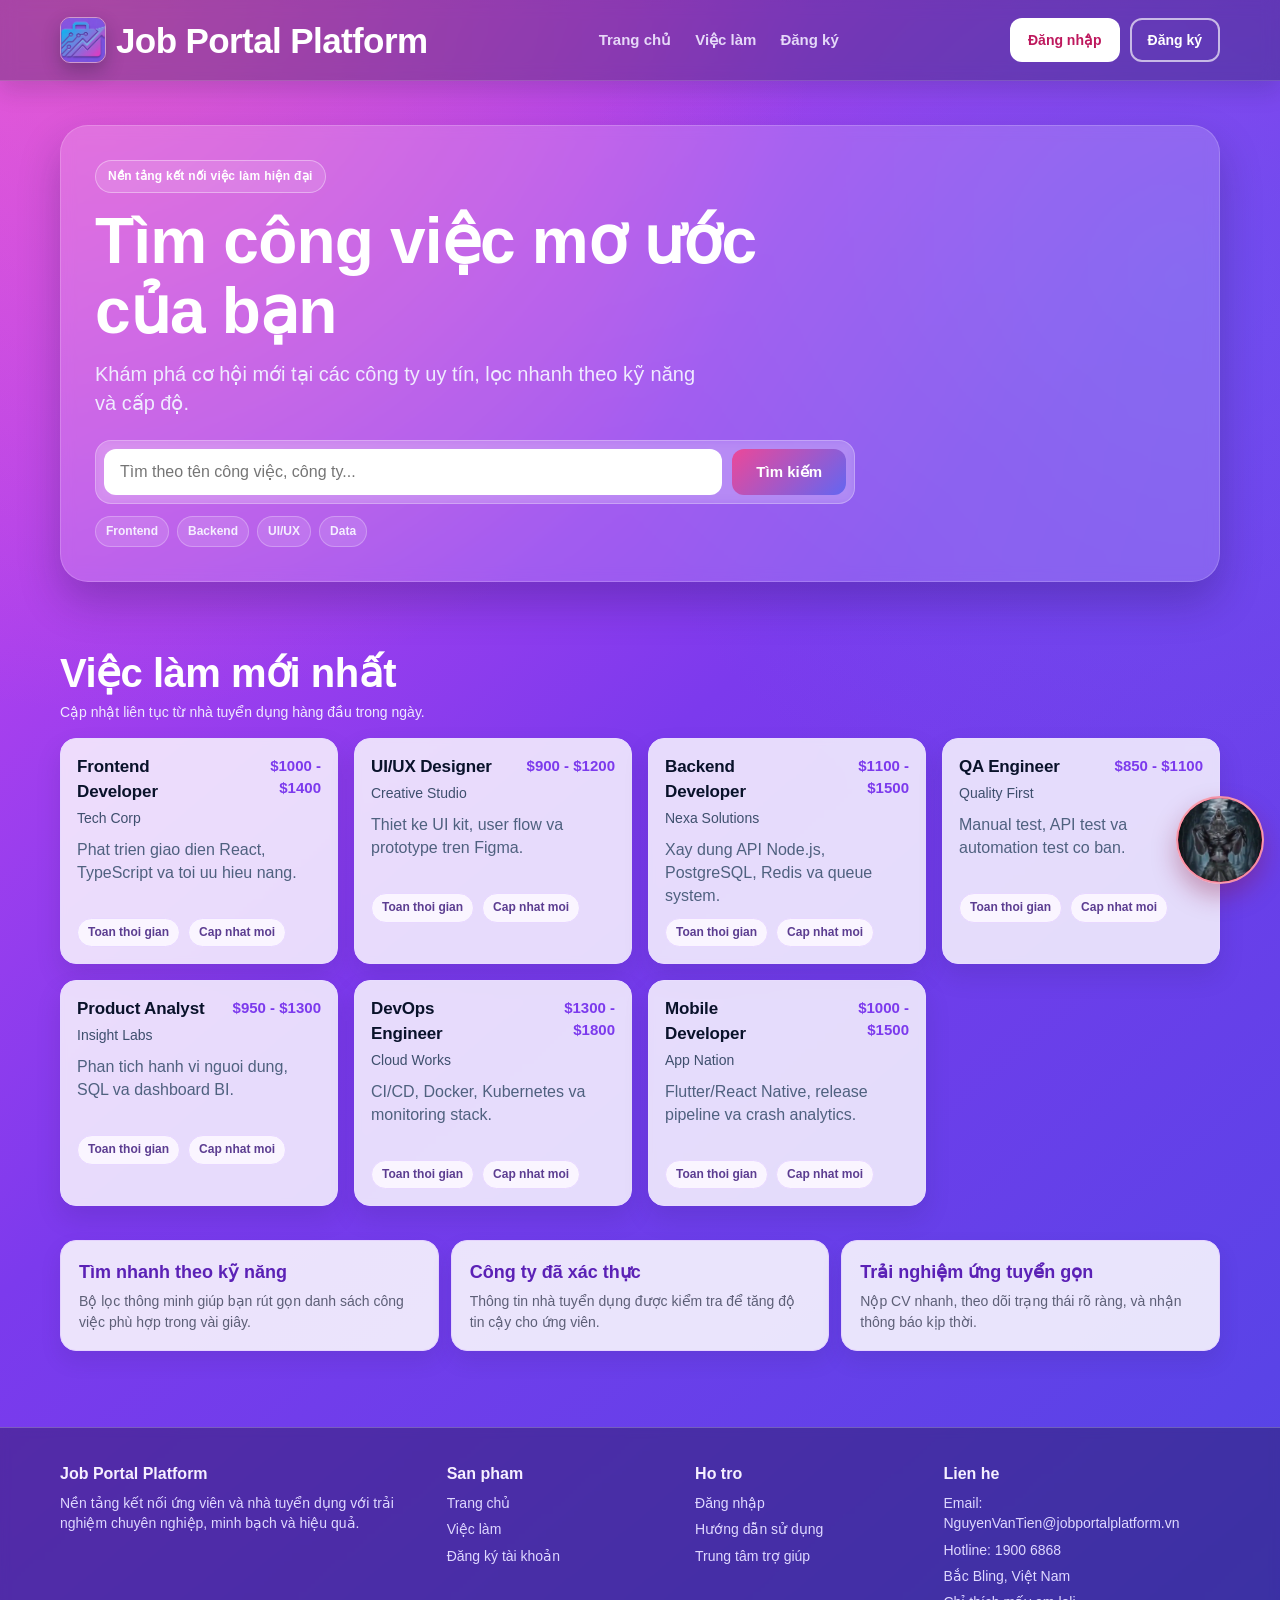
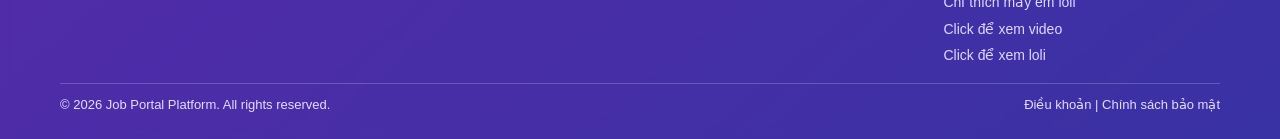
==== pages/index.html @ 1fb9a654 "Initial commit: Job Portal Platform frontend project" ====
<!DOCTYPE html>
<html lang="vi">
<head>
  <meta charset="UTF-8">
  <meta name="viewport" content="width=device-width, initial-scale=1.0">
  <title>Job Portal Platform - Trang chủ</title>
  <link rel="icon" type="image/jpeg" href="../assets/images/logo1.jpg">
  <style>
    * { box-sizing: border-box; margin: 0; padding: 0; }

    :root {
      --ink: #0f172a;
      --muted: #5c6479;
      --line: #e8dcff;
      --card: rgba(255, 255, 255, 0.82);
      --hero-glass: rgba(255, 255, 255, 0.16);
      --pink: #ec4899;
      --indigo: #6366f1;
      --violet: #8b5cf6;
    }

    body {
      font-family: -apple-system, BlinkMacSystemFont, "Segoe UI", "Roboto", sans-serif;
      color: var(--ink);
      background:
        radial-gradient(circle at 8% 0%, rgba(244, 114, 182, 0.48) 0%, transparent 34%),
        radial-gradient(circle at 92% 16%, rgba(99, 102, 241, 0.45) 0%, transparent 32%),
        linear-gradient(140deg, #d946ef 0%, #7c3aed 46%, #4f46e5 100%);
      line-height: 1.45;
      min-height: 100vh;
    }

    .container { width: min(1160px, 92%); margin: 0 auto; }

    .navbar {
      background: rgba(15, 23, 42, 0.28);
      border-bottom: 1px solid rgba(255, 255, 255, 0.15);
      backdrop-filter: blur(8px);
      color: #fff;
      position: sticky;
      top: 0;
      z-index: 40;
      box-shadow: 0 10px 22px rgba(15, 23, 42, 0.15);
    }

    .nav-inner {
      height: 80px;
      display: flex;
      align-items: center;
      justify-content: space-between;
      gap: 18px;
    }

    .logo {
      font-size: 35px;
      font-weight: 800;
      letter-spacing: -0.6px;
      color: #fff;
      text-decoration: none;
      line-height: 1;
      display: inline-flex;
      align-items: center;
      gap: 10px;
    }

    .logo img {
      width: 46px;
      height: 46px;
      border-radius: 10px;
      object-fit: cover;
      border: 1px solid rgba(255, 255, 255, 0.45);
      box-shadow: 0 8px 18px rgba(15, 23, 42, 0.28);
    }

    .nav-links {
      list-style: none;
      display: flex;
      align-items: center;
      gap: 24px;
    }

    .nav-links a {
      color: #f1eaff;
      text-decoration: none;
      font-weight: 700;
      font-size: 15px;
      opacity: 0.9;
    }

    .nav-links a:hover { opacity: 1; color: #fff; }

    .auth-area { display: flex; align-items: center; gap: 10px; }

    .btn {
      border: none;
      border-radius: 12px;
      padding: 10px 16px;
      font-size: 14px;
      font-weight: 700;
      cursor: pointer;
      text-decoration: none;
      display: inline-block;
      transition: transform 0.2s ease, filter 0.2s ease;
    }

    .btn:hover { transform: translateY(-1px); filter: brightness(0.98); }

    .btn-white {
      background: #fff;
      color: #be185d;
      border: 2px solid rgba(255, 255, 255, 0.9);
    }

    .btn-outline {
      border: 2px solid rgba(255, 255, 255, 0.65);
      color: #fff;
      background: transparent;
    }

    .btn-danger {
      background: linear-gradient(135deg, var(--pink), var(--indigo));
      color: #fff;
    }

    .hero {
      color: #fff;
      padding: 44px 0 38px;
      position: relative;
    }

    .hero .container { position: relative; z-index: 1; }

    .hero-shell {
      background: var(--hero-glass);
      border: 1px solid rgba(255, 255, 255, 0.18);
      border-radius: 28px;
      padding: 34px;
      box-shadow: 0 20px 40px rgba(35, 17, 84, 0.28);
      backdrop-filter: blur(7px);
    }

    .hero-badge {
      display: inline-block;
      border: 1px solid rgba(255, 255, 255, 0.38);
      border-radius: 999px;
      padding: 7px 12px;
      font-size: 12px;
      font-weight: 700;
      letter-spacing: 0.3px;
      margin-bottom: 14px;
      background: rgba(255, 255, 255, 0.12);
    }

    .hero h1 {
      max-width: 760px;
      font-size: clamp(34px, 5vw, 66px);
      line-height: 1.08;
      letter-spacing: -0.8px;
      margin-bottom: 14px;
    }

    .hero p {
      max-width: 620px;
      color: #f0ebff;
      font-size: 20px;
      margin-bottom: 22px;
    }

    .search-row {
      max-width: 760px;
      display: flex;
      gap: 10px;
      background: rgba(255, 255, 255, 0.14);
      padding: 8px;
      border-radius: 16px;
      border: 1px solid rgba(255, 255, 255, 0.28);
      backdrop-filter: blur(5px);
    }

    .search-row input {
      flex: 1;
      border: none;
      border-radius: 12px;
      padding: 14px 16px;
      font-size: 16px;
      color: #0f172a;
      outline: none;
    }

    .search-row button {
      border: none;
      border-radius: 12px;
      padding: 0 24px;
      font-size: 15px;
      font-weight: 800;
      color: #fff;
      background: linear-gradient(135deg, var(--pink), var(--indigo));
      cursor: pointer;
    }

    .search-row button:hover {
      filter: brightness(1.04);
    }

    .quick-tags {
      margin-top: 12px;
      display: flex;
      gap: 8px;
      flex-wrap: wrap;
    }

    .quick-tag {
      background: rgba(255, 255, 255, 0.13);
      border: 1px solid rgba(255, 255, 255, 0.26);
      color: #f5efff;
      border-radius: 999px;
      padding: 6px 10px;
      font-size: 12px;
      font-weight: 700;
    }

    .jobs-section { padding: 24px 0 28px; }

    .section-head {
      display: flex;
      justify-content: space-between;
      align-items: flex-end;
      gap: 12px;
      margin-bottom: 16px;
    }

    .jobs-title {
      font-size: 40px;
      letter-spacing: -0.5px;
      color: #ffffff;
    }

    .section-note { color: #efe9ff; font-size: 14px; }

    #latest-jobs {
      display: grid;
      grid-template-columns: repeat(auto-fit, minmax(250px, 1fr));
      gap: 16px;
    }

    .job-card {
      background: var(--card);
      border: 1px solid var(--line);
      border-radius: 16px;
      padding: 16px;
      box-shadow: 0 12px 24px rgba(45, 24, 98, 0.15);
      transition: transform 0.2s ease, box-shadow 0.2s ease, border-color 0.2s ease;
      backdrop-filter: blur(3px);
    }

    .job-card:hover {
      transform: translateY(-4px);
      border-color: #dab7ff;
      box-shadow: 0 22px 36px rgba(76, 31, 150, 0.25);
    }

    .job-top { display: flex; justify-content: space-between; gap: 10px; }
    .job-title { font-size: 17px; font-weight: 800; color: #09122a; letter-spacing: -0.15px; }
    .job-company { color: #3e4f6d; margin-top: 3px; font-size: 14px; }
    .job-salary { font-weight: 800; color: #7c3aed; font-size: 15px; text-align: right; }
    .job-desc { margin-top: 10px; color: #4f617f; line-height: 1.45; min-height: 70px; }

    .job-meta {
      margin-top: 10px;
      display: flex;
      gap: 8px;
      flex-wrap: wrap;
    }

    .pill {
      border: 1px solid #e8d8ff;
      background: #faf5ff;
      border-radius: 999px;
      padding: 5px 10px;
      font-size: 12px;
      color: #5c3d91;
      font-weight: 700;
    }

    .highlights {
      padding: 6px 0 52px;
    }

    .highlight-grid {
      display: grid;
      grid-template-columns: repeat(3, minmax(0, 1fr));
      gap: 12px;
    }

    .highlight {
      border: 1px solid #e5d3ff;
      border-radius: 16px;
      background: rgba(255, 255, 255, 0.86);
      padding: 18px;
      box-shadow: 0 10px 20px rgba(59, 32, 120, 0.14);
    }

    .highlight h3 {
      color: #5b21b6;
      font-size: 18px;
      margin-bottom: 6px;
    }

    .highlight p {
      color: #5d5f77;
      font-size: 14px;
    }

    .footer {
      margin-top: 24px;
      border-top: 1px solid rgba(255, 255, 255, 0.24);
      background: rgba(16, 13, 39, 0.34);
      padding: 34px 0 24px;
      backdrop-filter: blur(5px);
    }

    .footer-grid {
      display: grid;
      grid-template-columns: 1.6fr 1fr 1fr 1.2fr;
      gap: 18px;
    }

    .footer h4 {
      color: #f6efff;
      margin-bottom: 8px;
      font-size: 16px;
    }

    .footer p,
    .footer li,
    .footer a {
      color: #dfd8ff;
      font-size: 14px;
      text-decoration: none;
    }

    .footer ul { list-style: none; display: grid; gap: 6px; }

    .footer a:hover { color: #ffffff; }

    .footer-bottom {
      margin-top: 18px;
      border-top: 1px solid rgba(255, 255, 255, 0.2);
      padding-top: 12px;
      display: flex;
      justify-content: space-between;
      gap: 10px;
      flex-wrap: wrap;
      color: #e5ddff;
      font-size: 13px;
    }

    .empty {
      background: rgba(255, 255, 255, 0.86);
      border-radius: 14px;
      border: 1px dashed #d8bcff;
      padding: 24px;
      color: #5d6479;
      text-align: center;
      grid-column: 1 / -1;
    }

    .support-widget {
      position: fixed;
      right: 16px;
      bottom: 16px;
      z-index: 80;
      display: flex;
      flex-direction: column;
      align-items: flex-end;
      gap: 10px;
    }

    .support-list {
      display: grid;
      gap: 10px;
      opacity: 0;
      pointer-events: none;
      transform: translateY(8px) scale(0.98);
      transform-origin: bottom right;
      transition: opacity 0.22s ease, transform 0.22s ease;
    }

    .support-widget.open .support-list {
      opacity: 1;
      pointer-events: auto;
      transform: translateY(0) scale(1);
    }

    .support-item {
      display: flex;
      align-items: center;
      justify-content: flex-end;
      gap: 8px;
    }

    .support-label {
      color: #fff;
      text-decoration: none;
      border-radius: 12px;
      min-width: 156px;
      text-align: center;
      font-size: 15px;
      padding: 9px 12px;
      box-shadow: 0 8px 18px rgba(15, 23, 42, 0.24);
      border: 1px solid rgba(255, 255, 255, 0.38);
      font-weight: 600;
      backdrop-filter: blur(5px);
    }

    .support-label--teal { background: linear-gradient(135deg, #0284c7, #0ea5e9); }
    .support-label--blue { background: linear-gradient(135deg, #1d4ed8, #2563eb); }
    .support-label--indigo { background: linear-gradient(135deg, #0b61f3, #1d72ff); }

    .support-icon {
      width: 72px;
      height: 72px;
      border-radius: 999px;
      border: 2px solid rgba(255, 255, 255, 0.34);
      color: #fff;
      display: inline-flex;
      align-items: center;
      justify-content: center;
      text-decoration: none;
      font-size: 30px;
      font-weight: 800;
      box-shadow: 0 10px 20px rgba(15, 23, 42, 0.25);
      cursor: pointer;
      transition: transform 0.18s ease, filter 0.18s ease;
    }

    .support-icon:hover {
      transform: translateY(-2px);
      filter: brightness(1.04);
    }

    .support-icon--teal { background: linear-gradient(135deg, #0ea5e9, #0284c7); }
    .support-icon--blue { background: linear-gradient(135deg, #4c72c9, #4168be); }
    .support-icon--indigo { background: linear-gradient(135deg, #0b61f3, #1d72ff); }

    .support-toggle {
      width: 88px;
      height: 88px;
      border-radius: 999px;
      border: 2px solid rgba(255, 255, 255, 0.5);
      cursor: pointer;
      background: linear-gradient(135deg, #f43f5e, #e11d48);
      color: #fff;
      font-size: 42px;
      box-shadow: 0 12px 24px rgba(136, 19, 55, 0.34);
      transition: transform 0.2s ease, filter 0.2s ease;
      position: relative;
      line-height: 1;
      overflow: hidden;
      padding: 0;
    }

    .support-avatar {
      width: 100%;
      height: 100%;
      display: block;
      object-fit: cover;
      border-radius: 999px;
      filter: saturate(0.95) contrast(1.05) brightness(0.88);
    }

    .support-toggle:hover {
      transform: translateY(-2px);
      filter: brightness(1.04);
    }

    .support-widget .support-close {
      display: none;
      align-items: center;
      justify-content: center;
      width: 100%;
      height: 100%;
      font-size: 44px;
      font-weight: 700;
      line-height: 1;
    }
    .support-widget.open .support-open { display: none; }
    .support-widget.open .support-close { display: inline-flex; }

    .support-fab-label {
      position: absolute;
      right: 98px;
      top: 50%;
      transform: translateY(-50%);
      background: linear-gradient(135deg, #f43f5e, #e11d48);
      color: #fff;
      border-radius: 11px;
      border: 1px solid rgba(255, 255, 255, 0.3);
      font-size: 15px;
      font-weight: 700;
      padding: 10px 16px;
      white-space: nowrap;
      box-shadow: 0 8px 16px rgba(190, 24, 93, 0.35);
    }

    .support-widget.open .support-fab-label { display: none; }


    @media (max-width: 980px) {
      .highlight-grid { grid-template-columns: 1fr; }
      .footer-grid { grid-template-columns: 1fr 1fr; }
      .hero-shell { padding: 26px; }
    }

    @media (max-width: 760px) {
      .nav-inner { height: auto; padding: 12px 0; flex-wrap: wrap; }
      .nav-links { width: 100%; justify-content: center; }
      .search-row { flex-direction: column; }
      .search-row button { height: 46px; }
      .jobs-title { font-size: 32px; }
      .footer-grid { grid-template-columns: 1fr; }
      .logo { font-size: 30px; }
      .logo img { width: 38px; height: 38px; }
      .hero h1 { font-size: clamp(31px, 8vw, 44px); }
      .hero p { font-size: 17px; }

      .support-widget { right: 10px; bottom: 10px; }
      .support-icon { width: 60px; height: 60px; font-size: 24px; }
      .support-toggle { width: 74px; height: 74px; font-size: 36px; }
      .support-label { min-width: 136px; font-size: 13px; padding: 7px 10px; }
      .support-fab-label { right: 82px; font-size: 13px; padding: 8px 12px; }

    }
  </style>
  <script src="../Data/data-init.js"></script>
  <script src="../controllers/auth.js"></script>
</head>
<body>
  <header class="navbar">
    <div class="container nav-inner">
      <a href="index.html" class="logo"><img src="../assets/images/logo1.jpg" alt="Job Portal logo">Job Portal Platform</a>

      <ul class="nav-links">
        <li><a href="index.html">Trang chủ</a></li>
        <li><a href="#latest-jobs">Việc làm</a></li>
        <li><a href="register.html">Đăng ký</a></li>
      </ul>

      <div class="auth-area">
        <div id="guest-actions" style="display:flex; gap:10px;">
          <a class="btn btn-white" href="login.html">Đăng nhập</a>
          <a class="btn btn-outline" href="register.html">Đăng ký</a>
        </div>
      </div>
    </div>
  </header>

  <section class="hero">
    <div class="container">
      <div class="hero-shell">
        <span class="hero-badge">Nền tảng kết nối việc làm hiện đại</span>
        <h1>Tìm công việc mơ ước của bạn</h1>
        <p>Khám phá cơ hội mới tại các công ty uy tín, lọc nhanh theo kỹ năng và cấp độ.</p>
        <div class="search-row">
          <input id="job-search" type="search" placeholder="Tìm theo tên công việc, công ty...">
          <button id="search-btn" type="button">Tìm kiếm</button>
        </div>
        <div class="quick-tags">
          <span class="quick-tag">Frontend</span>
          <span class="quick-tag">Backend</span>
          <span class="quick-tag">UI/UX</span>
          <span class="quick-tag">Data</span>
        </div>
      </div>
    </div>
  </section>

  <main class="jobs-section">
    <div class="container">
      <div class="section-head">
        <div>
          <h2 class="jobs-title">Việc làm mới nhất</h2>
          <p class="section-note">Cập nhật liên tục từ nhà tuyển dụng hàng đầu trong ngày.</p>
        </div>
      </div>
      <div id="latest-jobs"></div>
    </div>
  </main>

  <section class="highlights">
    <div class="container highlight-grid">
      <article class="highlight">
        <h3>Tìm nhanh theo kỹ năng</h3>
        <p>Bộ lọc thông minh giúp bạn rút gọn danh sách công việc phù hợp trong vài giây.</p>
      </article>
      <article class="highlight">
        <h3>Công ty đã xác thực</h3>
        <p>Thông tin nhà tuyển dụng được kiểm tra để tăng độ tin cậy cho ứng viên.</p>
      </article>
      <article class="highlight">
        <h3>Trải nghiệm ứng tuyển gọn</h3>
        <p>Nộp CV nhanh, theo dõi trạng thái rõ ràng, và nhận thông báo kịp thời.</p>
      </article>
    </div>
  </section>

  <footer class="footer">
    <div class="container">
      <div class="footer-grid">
        <div>
          <h4>Job Portal Platform</h4>
         <p>Nền tảng kết nối ứng viên và nhà tuyển dụng với trải nghiệm chuyên nghiệp, minh bạch và hiệu quả.</p>
        </div>
        <div>
          <h4>San pham</h4>
          <ul>
            <li><a href="index.html">Trang chủ</a></li>
            <li><a href="#latest-jobs">Việc làm</a></li>
            <li><a href="register.html">Đăng ký tài khoản</a></li>
          </ul>
        </div>
        <div>
          <h4>Ho tro</h4>
          <ul>
            <li><a href="login.html">Đăng nhập</a></li>
            <li><a href="register.html">Hướng dẫn sử dụng</a></li>
            <li><a href="debug.html">Trung tâm trợ giúp</a></li>
          </ul>
        </div>
        <div>
          <h4>Lien he</h4>
          <ul>
            <li>Email: NguyenVanTien@jobportalplatform.vn</li>
            <li>Hotline: 1900 6868</li>
            <li>Bắc Bling, Việt Nam</li>
            <li>Chỉ thích mấy em loli</li>
            <li><a href="https://www.tiktok.com/@binanciensword/video/7520140025292541191?q=anh%20da%20den&t=1775611919155" target="_blank">Click để xem video</a></li>
            <li><a href="https://www.tiktok.com/@taqeemcdaniel/video/7622135273593261343?q=anh%20da%20den&t=1775611919155" target="_blank">Click để xem loli</a></li>
          </ul>
        </div>
      </div>
      <div class="footer-bottom">
        <span>© 2026 Job Portal Platform. All rights reserved.</span>
        <span>Điều khoản | Chính sách bảo mật </span>
      </div>
    </div>
  </footer>

  <div class="support-widget" id="supportWidget">
    <div class="support-list" id="supportList">
      <div class="support-item">
        <a class="support-label support-label--teal" href="https://t.me" target="_blank" rel="noopener noreferrer">Kênh Telegram</a>
        <a class="support-icon support-icon--teal" href="https://t.me" target="_blank" rel="noopener noreferrer" aria-label="Telegram">&#128276;</a>
      </div>
      <div class="support-item">
        <a class="support-label support-label--blue" href="https://www.facebook.com" target="_blank" rel="noopener noreferrer">Facebook Page</a>
        <a class="support-icon support-icon--blue" href="https://www.facebook.com" target="_blank" rel="noopener noreferrer" aria-label="Facebook">f</a>
      </div>
      <div class="support-item">
        <a class="support-label support-label--indigo" href="https://m.me" target="_blank" rel="noopener noreferrer">Chat Messenger</a>
        <a class="support-icon support-icon--indigo" href="https://m.me" target="_blank" rel="noopener noreferrer" aria-label="Messenger">&#9993;</a>
      </div>
    </div>
    <button class="support-toggle" id="supportToggle" type="button" aria-expanded="false" aria-controls="supportList" aria-label="Bật tắt hỗ trợ">
      <span class="support-fab-label">Hỗ trợ</span>
      <span class="support-open"><img class="support-avatar" src="../assets/images/soi-co-doc-xe-ao-meme-1.webp" alt="Avatar hỗ trợ"></span>
      <span class="support-close">&#10005;</span>
    </button>
  </div>

  <script>
    initializeData(false);

    function escapeHtml(value) {
      return String(value || '')
        .replace(/&/g, '&amp;')
        .replace(/</g, '&lt;')
        .replace(/>/g, '&gt;')
        .replace(/"/g, '&quot;')
        .replace(/'/g, '&#39;');
    }

    function renderJobs(items) {
      var root = document.getElementById('latest-jobs');
      if (!items || !items.length) {
        root.innerHTML = '<div class="empty">Hien chua co viec lam moi</div>';
        return;
      }

      root.innerHTML = items.slice(0, 8).map(function (job) {
        return [
          '<article class="job-card">',
          '<div class="job-top">',
          '<div>',
          '<h3 class="job-title">' + escapeHtml(job.title) + '</h3>',
          '<p class="job-company">' + escapeHtml(job.company) + '</p>',
          '</div>',
          '<div class="job-salary">' + escapeHtml(job.salary) + '</div>',
          '</div>',
          '<p class="job-desc">' + escapeHtml(job.description || '') + '</p>',
          '<div class="job-meta">',
          '<span class="pill">Toan thoi gian</span>',
          '<span class="pill">Cap nhat moi</span>',
          '</div>',
          '</article>'
        ].join('');
      }).join('');
    }

    function setupSearch() {
      var allJobs = Auth.getJobs();
      renderJobs(allJobs);

      document.getElementById('search-btn').addEventListener('click', function () {
        var keyword = document.getElementById('job-search').value.trim().toLowerCase();
        if (!keyword) {
          renderJobs(allJobs);
          return;
        }

        var filtered = allJobs.filter(function (job) {
          var title = String(job.title || '').toLowerCase();
          var company = String(job.company || '').toLowerCase();
          var description = String(job.description || '').toLowerCase();
          return title.includes(keyword) || company.includes(keyword) || description.includes(keyword);
        });

        renderJobs(filtered);
      });

      document.getElementById('job-search').addEventListener('keydown', function (event) {
        if (event.key === 'Enter') {
          event.preventDefault();
          document.getElementById('search-btn').click();
        }
      });
    }

    function setupSupportWidget() {
      var widget = document.getElementById('supportWidget');
      var toggle = document.getElementById('supportToggle');
      if (!widget || !toggle) return;

      toggle.addEventListener('click', function () {
        var nextOpen = !widget.classList.contains('open');
        widget.classList.toggle('open', nextOpen);
        toggle.setAttribute('aria-expanded', nextOpen ? 'true' : 'false');
      });

      document.addEventListener('click', function (event) {
        if (!widget.classList.contains('open')) return;
        if (widget.contains(event.target)) return;
        widget.classList.remove('open');
        toggle.setAttribute('aria-expanded', 'false');
      });
    }

    setupSearch();
    setupSupportWidget();
  </script>
</body>
</html>
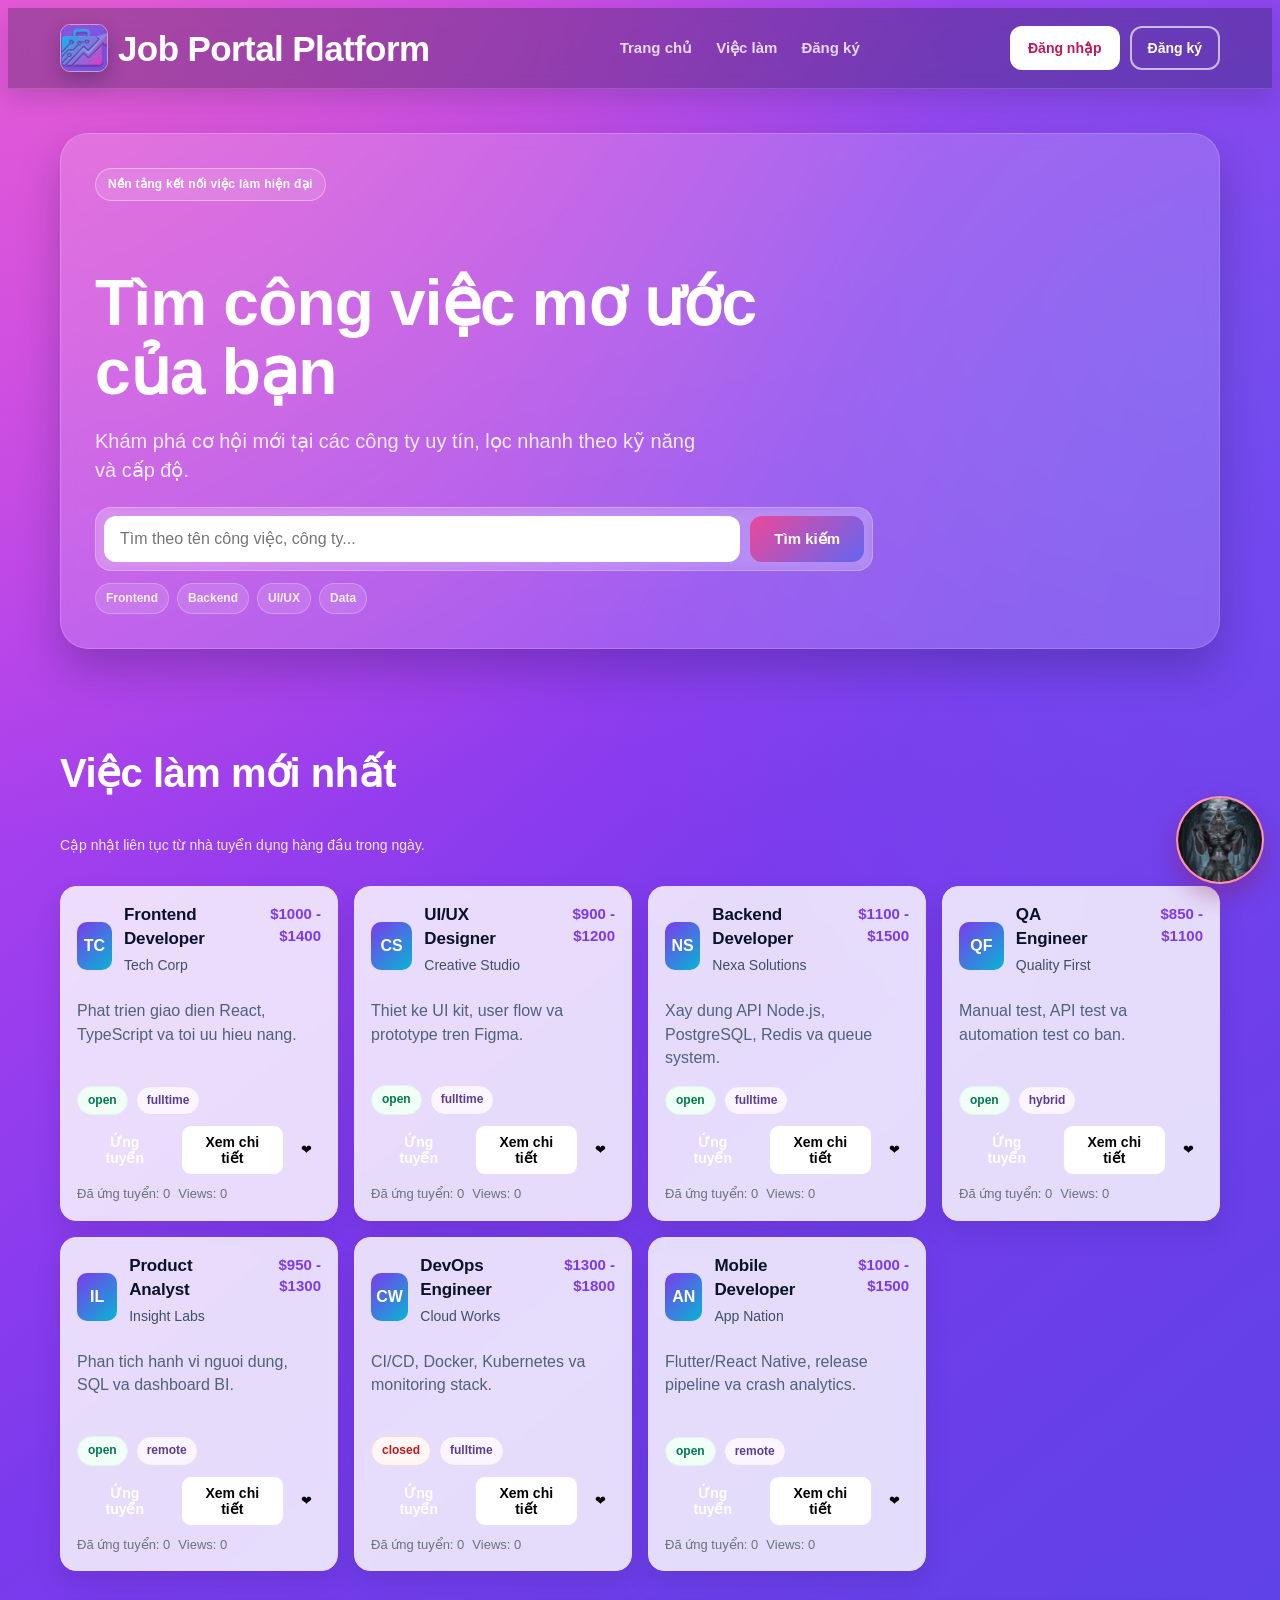
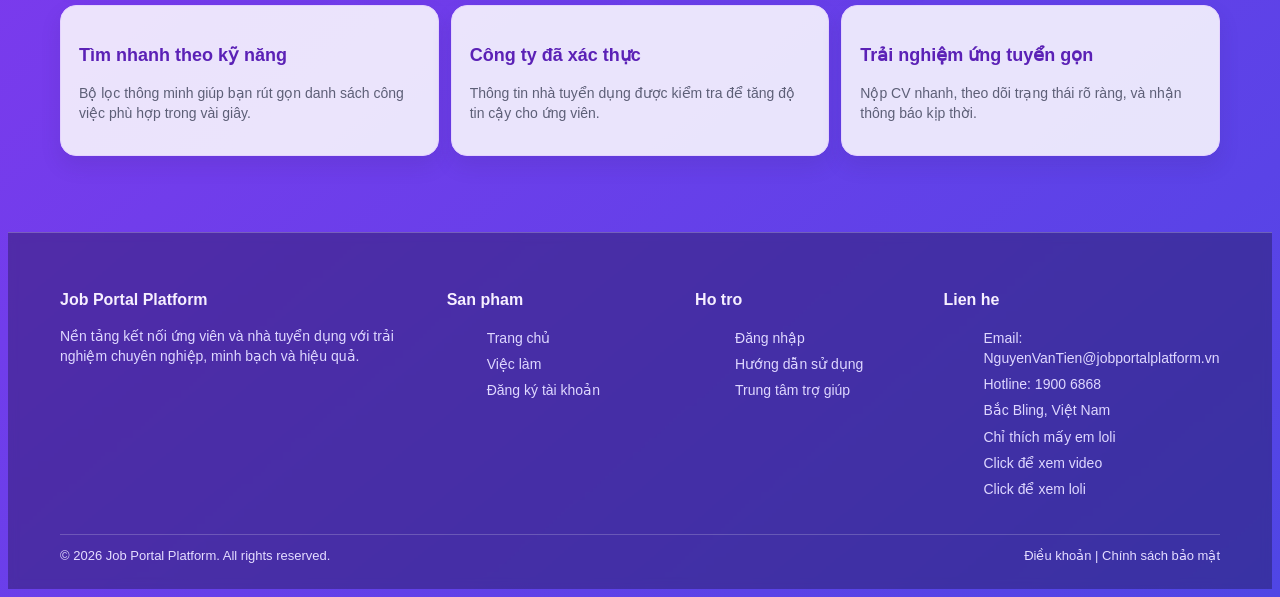
==== commit a5e6c6e0: "Update project: sync CHECKLIST and project changes" ====
--- a/pages/index.html
+++ b/pages/index.html
@@ -4,536 +4,10 @@
   <meta charset="UTF-8">
   <meta name="viewport" content="width=device-width, initial-scale=1.0">
   <title>Job Portal Platform - Trang chủ</title>
+     <script src="../Data/data-init.js"></script>
+  <script src="../controllers/auth.js"></script>
   <link rel="icon" type="image/jpeg" href="../assets/images/logo1.jpg">
-  <style>
-    * { box-sizing: border-box; margin: 0; padding: 0; }
-
-    :root {
-      --ink: #0f172a;
-      --muted: #5c6479;
-      --line: #e8dcff;
-      --card: rgba(255, 255, 255, 0.82);
-      --hero-glass: rgba(255, 255, 255, 0.16);
-      --pink: #ec4899;
-      --indigo: #6366f1;
-      --violet: #8b5cf6;
-    }
-
-    body {
-      font-family: -apple-system, BlinkMacSystemFont, "Segoe UI", "Roboto", sans-serif;
-      color: var(--ink);
-      background:
-        radial-gradient(circle at 8% 0%, rgba(244, 114, 182, 0.48) 0%, transparent 34%),
-        radial-gradient(circle at 92% 16%, rgba(99, 102, 241, 0.45) 0%, transparent 32%),
-        linear-gradient(140deg, #d946ef 0%, #7c3aed 46%, #4f46e5 100%);
-      line-height: 1.45;
-      min-height: 100vh;
-    }
-
-    .container { width: min(1160px, 92%); margin: 0 auto; }
-
-    .navbar {
-      background: rgba(15, 23, 42, 0.28);
-      border-bottom: 1px solid rgba(255, 255, 255, 0.15);
-      backdrop-filter: blur(8px);
-      color: #fff;
-      position: sticky;
-      top: 0;
-      z-index: 40;
-      box-shadow: 0 10px 22px rgba(15, 23, 42, 0.15);
-    }
-
-    .nav-inner {
-      height: 80px;
-      display: flex;
-      align-items: center;
-      justify-content: space-between;
-      gap: 18px;
-    }
-
-    .logo {
-      font-size: 35px;
-      font-weight: 800;
-      letter-spacing: -0.6px;
-      color: #fff;
-      text-decoration: none;
-      line-height: 1;
-      display: inline-flex;
-      align-items: center;
-      gap: 10px;
-    }
-
-    .logo img {
-      width: 46px;
-      height: 46px;
-      border-radius: 10px;
-      object-fit: cover;
-      border: 1px solid rgba(255, 255, 255, 0.45);
-      box-shadow: 0 8px 18px rgba(15, 23, 42, 0.28);
-    }
-
-    .nav-links {
-      list-style: none;
-      display: flex;
-      align-items: center;
-      gap: 24px;
-    }
-
-    .nav-links a {
-      color: #f1eaff;
-      text-decoration: none;
-      font-weight: 700;
-      font-size: 15px;
-      opacity: 0.9;
-    }
-
-    .nav-links a:hover { opacity: 1; color: #fff; }
-
-    .auth-area { display: flex; align-items: center; gap: 10px; }
-
-    .btn {
-      border: none;
-      border-radius: 12px;
-      padding: 10px 16px;
-      font-size: 14px;
-      font-weight: 700;
-      cursor: pointer;
-      text-decoration: none;
-      display: inline-block;
-      transition: transform 0.2s ease, filter 0.2s ease;
-    }
-
-    .btn:hover { transform: translateY(-1px); filter: brightness(0.98); }
-
-    .btn-white {
-      background: #fff;
-      color: #be185d;
-      border: 2px solid rgba(255, 255, 255, 0.9);
-    }
-
-    .btn-outline {
-      border: 2px solid rgba(255, 255, 255, 0.65);
-      color: #fff;
-      background: transparent;
-    }
-
-    .btn-danger {
-      background: linear-gradient(135deg, var(--pink), var(--indigo));
-      color: #fff;
-    }
-
-    .hero {
-      color: #fff;
-      padding: 44px 0 38px;
-      position: relative;
-    }
-
-    .hero .container { position: relative; z-index: 1; }
-
-    .hero-shell {
-      background: var(--hero-glass);
-      border: 1px solid rgba(255, 255, 255, 0.18);
-      border-radius: 28px;
-      padding: 34px;
-      box-shadow: 0 20px 40px rgba(35, 17, 84, 0.28);
-      backdrop-filter: blur(7px);
-    }
-
-    .hero-badge {
-      display: inline-block;
-      border: 1px solid rgba(255, 255, 255, 0.38);
-      border-radius: 999px;
-      padding: 7px 12px;
-      font-size: 12px;
-      font-weight: 700;
-      letter-spacing: 0.3px;
-      margin-bottom: 14px;
-      background: rgba(255, 255, 255, 0.12);
-    }
-
-    .hero h1 {
-      max-width: 760px;
-      font-size: clamp(34px, 5vw, 66px);
-      line-height: 1.08;
-      letter-spacing: -0.8px;
-      margin-bottom: 14px;
-    }
-
-    .hero p {
-      max-width: 620px;
-      color: #f0ebff;
-      font-size: 20px;
-      margin-bottom: 22px;
-    }
-
-    .search-row {
-      max-width: 760px;
-      display: flex;
-      gap: 10px;
-      background: rgba(255, 255, 255, 0.14);
-      padding: 8px;
-      border-radius: 16px;
-      border: 1px solid rgba(255, 255, 255, 0.28);
-      backdrop-filter: blur(5px);
-    }
-
-    .search-row input {
-      flex: 1;
-      border: none;
-      border-radius: 12px;
-      padding: 14px 16px;
-      font-size: 16px;
-      color: #0f172a;
-      outline: none;
-    }
-
-    .search-row button {
-      border: none;
-      border-radius: 12px;
-      padding: 0 24px;
-      font-size: 15px;
-      font-weight: 800;
-      color: #fff;
-      background: linear-gradient(135deg, var(--pink), var(--indigo));
-      cursor: pointer;
-    }
-
-    .search-row button:hover {
-      filter: brightness(1.04);
-    }
-
-    .quick-tags {
-      margin-top: 12px;
-      display: flex;
-      gap: 8px;
-      flex-wrap: wrap;
-    }
-
-    .quick-tag {
-      background: rgba(255, 255, 255, 0.13);
-      border: 1px solid rgba(255, 255, 255, 0.26);
-      color: #f5efff;
-      border-radius: 999px;
-      padding: 6px 10px;
-      font-size: 12px;
-      font-weight: 700;
-    }
-
-    .jobs-section { padding: 24px 0 28px; }
-
-    .section-head {
-      display: flex;
-      justify-content: space-between;
-      align-items: flex-end;
-      gap: 12px;
-      margin-bottom: 16px;
-    }
-
-    .jobs-title {
-      font-size: 40px;
-      letter-spacing: -0.5px;
-      color: #ffffff;
-    }
-
-    .section-note { color: #efe9ff; font-size: 14px; }
-
-    #latest-jobs {
-      display: grid;
-      grid-template-columns: repeat(auto-fit, minmax(250px, 1fr));
-      gap: 16px;
-    }
-
-    .job-card {
-      background: var(--card);
-      border: 1px solid var(--line);
-      border-radius: 16px;
-      padding: 16px;
-      box-shadow: 0 12px 24px rgba(45, 24, 98, 0.15);
-      transition: transform 0.2s ease, box-shadow 0.2s ease, border-color 0.2s ease;
-      backdrop-filter: blur(3px);
-    }
-
-    .job-card:hover {
-      transform: translateY(-4px);
-      border-color: #dab7ff;
-      box-shadow: 0 22px 36px rgba(76, 31, 150, 0.25);
-    }
-
-    .job-top { display: flex; justify-content: space-between; gap: 10px; }
-    .job-title { font-size: 17px; font-weight: 800; color: #09122a; letter-spacing: -0.15px; }
-    .job-company { color: #3e4f6d; margin-top: 3px; font-size: 14px; }
-    .job-salary { font-weight: 800; color: #7c3aed; font-size: 15px; text-align: right; }
-    .job-desc { margin-top: 10px; color: #4f617f; line-height: 1.45; min-height: 70px; }
-
-    .job-meta {
-      margin-top: 10px;
-      display: flex;
-      gap: 8px;
-      flex-wrap: wrap;
-    }
-
-    .pill {
-      border: 1px solid #e8d8ff;
-      background: #faf5ff;
-      border-radius: 999px;
-      padding: 5px 10px;
-      font-size: 12px;
-      color: #5c3d91;
-      font-weight: 700;
-    }
-
-    .highlights {
-      padding: 6px 0 52px;
-    }
-
-    .highlight-grid {
-      display: grid;
-      grid-template-columns: repeat(3, minmax(0, 1fr));
-      gap: 12px;
-    }
-
-    .highlight {
-      border: 1px solid #e5d3ff;
-      border-radius: 16px;
-      background: rgba(255, 255, 255, 0.86);
-      padding: 18px;
-      box-shadow: 0 10px 20px rgba(59, 32, 120, 0.14);
-    }
-
-    .highlight h3 {
-      color: #5b21b6;
-      font-size: 18px;
-      margin-bottom: 6px;
-    }
-
-    .highlight p {
-      color: #5d5f77;
-      font-size: 14px;
-    }
-
-    .footer {
-      margin-top: 24px;
-      border-top: 1px solid rgba(255, 255, 255, 0.24);
-      background: rgba(16, 13, 39, 0.34);
-      padding: 34px 0 24px;
-      backdrop-filter: blur(5px);
-    }
-
-    .footer-grid {
-      display: grid;
-      grid-template-columns: 1.6fr 1fr 1fr 1.2fr;
-      gap: 18px;
-    }
-
-    .footer h4 {
-      color: #f6efff;
-      margin-bottom: 8px;
-      font-size: 16px;
-    }
-
-    .footer p,
-    .footer li,
-    .footer a {
-      color: #dfd8ff;
-      font-size: 14px;
-      text-decoration: none;
-    }
-
-    .footer ul { list-style: none; display: grid; gap: 6px; }
-
-    .footer a:hover { color: #ffffff; }
-
-    .footer-bottom {
-      margin-top: 18px;
-      border-top: 1px solid rgba(255, 255, 255, 0.2);
-      padding-top: 12px;
-      display: flex;
-      justify-content: space-between;
-      gap: 10px;
-      flex-wrap: wrap;
-      color: #e5ddff;
-      font-size: 13px;
-    }
-
-    .empty {
-      background: rgba(255, 255, 255, 0.86);
-      border-radius: 14px;
-      border: 1px dashed #d8bcff;
-      padding: 24px;
-      color: #5d6479;
-      text-align: center;
-      grid-column: 1 / -1;
-    }
-
-    .support-widget {
-      position: fixed;
-      right: 16px;
-      bottom: 16px;
-      z-index: 80;
-      display: flex;
-      flex-direction: column;
-      align-items: flex-end;
-      gap: 10px;
-    }
-
-    .support-list {
-      display: grid;
-      gap: 10px;
-      opacity: 0;
-      pointer-events: none;
-      transform: translateY(8px) scale(0.98);
-      transform-origin: bottom right;
-      transition: opacity 0.22s ease, transform 0.22s ease;
-    }
-
-    .support-widget.open .support-list {
-      opacity: 1;
-      pointer-events: auto;
-      transform: translateY(0) scale(1);
-    }
-
-    .support-item {
-      display: flex;
-      align-items: center;
-      justify-content: flex-end;
-      gap: 8px;
-    }
-
-    .support-label {
-      color: #fff;
-      text-decoration: none;
-      border-radius: 12px;
-      min-width: 156px;
-      text-align: center;
-      font-size: 15px;
-      padding: 9px 12px;
-      box-shadow: 0 8px 18px rgba(15, 23, 42, 0.24);
-      border: 1px solid rgba(255, 255, 255, 0.38);
-      font-weight: 600;
-      backdrop-filter: blur(5px);
-    }
-
-    .support-label--teal { background: linear-gradient(135deg, #0284c7, #0ea5e9); }
-    .support-label--blue { background: linear-gradient(135deg, #1d4ed8, #2563eb); }
-    .support-label--indigo { background: linear-gradient(135deg, #0b61f3, #1d72ff); }
-
-    .support-icon {
-      width: 72px;
-      height: 72px;
-      border-radius: 999px;
-      border: 2px solid rgba(255, 255, 255, 0.34);
-      color: #fff;
-      display: inline-flex;
-      align-items: center;
-      justify-content: center;
-      text-decoration: none;
-      font-size: 30px;
-      font-weight: 800;
-      box-shadow: 0 10px 20px rgba(15, 23, 42, 0.25);
-      cursor: pointer;
-      transition: transform 0.18s ease, filter 0.18s ease;
-    }
-
-    .support-icon:hover {
-      transform: translateY(-2px);
-      filter: brightness(1.04);
-    }
-
-    .support-icon--teal { background: linear-gradient(135deg, #0ea5e9, #0284c7); }
-    .support-icon--blue { background: linear-gradient(135deg, #4c72c9, #4168be); }
-    .support-icon--indigo { background: linear-gradient(135deg, #0b61f3, #1d72ff); }
-
-    .support-toggle {
-      width: 88px;
-      height: 88px;
-      border-radius: 999px;
-      border: 2px solid rgba(255, 255, 255, 0.5);
-      cursor: pointer;
-      background: linear-gradient(135deg, #f43f5e, #e11d48);
-      color: #fff;
-      font-size: 42px;
-      box-shadow: 0 12px 24px rgba(136, 19, 55, 0.34);
-      transition: transform 0.2s ease, filter 0.2s ease;
-      position: relative;
-      line-height: 1;
-      overflow: hidden;
-      padding: 0;
-    }
-
-    .support-avatar {
-      width: 100%;
-      height: 100%;
-      display: block;
-      object-fit: cover;
-      border-radius: 999px;
-      filter: saturate(0.95) contrast(1.05) brightness(0.88);
-    }
-
-    .support-toggle:hover {
-      transform: translateY(-2px);
-      filter: brightness(1.04);
-    }
-
-    .support-widget .support-close {
-      display: none;
-      align-items: center;
-      justify-content: center;
-      width: 100%;
-      height: 100%;
-      font-size: 44px;
-      font-weight: 700;
-      line-height: 1;
-    }
-    .support-widget.open .support-open { display: none; }
-    .support-widget.open .support-close { display: inline-flex; }
-
-    .support-fab-label {
-      position: absolute;
-      right: 98px;
-      top: 50%;
-      transform: translateY(-50%);
-      background: linear-gradient(135deg, #f43f5e, #e11d48);
-      color: #fff;
-      border-radius: 11px;
-      border: 1px solid rgba(255, 255, 255, 0.3);
-      font-size: 15px;
-      font-weight: 700;
-      padding: 10px 16px;
-      white-space: nowrap;
-      box-shadow: 0 8px 16px rgba(190, 24, 93, 0.35);
-    }
-
-    .support-widget.open .support-fab-label { display: none; }
-
-
-    @media (max-width: 980px) {
-      .highlight-grid { grid-template-columns: 1fr; }
-      .footer-grid { grid-template-columns: 1fr 1fr; }
-      .hero-shell { padding: 26px; }
-    }
-
-    @media (max-width: 760px) {
-      .nav-inner { height: auto; padding: 12px 0; flex-wrap: wrap; }
-      .nav-links { width: 100%; justify-content: center; }
-      .search-row { flex-direction: column; }
-      .search-row button { height: 46px; }
-      .jobs-title { font-size: 32px; }
-      .footer-grid { grid-template-columns: 1fr; }
-      .logo { font-size: 30px; }
-      .logo img { width: 38px; height: 38px; }
-      .hero h1 { font-size: clamp(31px, 8vw, 44px); }
-      .hero p { font-size: 17px; }
-
-      .support-widget { right: 10px; bottom: 10px; }
-      .support-icon { width: 60px; height: 60px; font-size: 24px; }
-      .support-toggle { width: 74px; height: 74px; font-size: 36px; }
-      .support-label { min-width: 136px; font-size: 13px; padding: 7px 10px; }
-      .support-fab-label { right: 82px; font-size: 13px; padding: 8px 12px; }
-
-    }
-  </style>
-  <script src="../Data/data-init.js"></script>
-  <script src="../controllers/auth.js"></script>
+   <link rel="stylesheet" href="../css/index.css">
 </head>
 <body>
   <header class="navbar">
@@ -668,95 +142,8 @@
     </button>
   </div>
 
-  <script>
-    initializeData(false);
+  <script src="../controllers/index.js"></script>
+   
+</body>
 
-    function escapeHtml(value) {
-      return String(value || '')
-        .replace(/&/g, '&amp;')
-        .replace(/</g, '&lt;')
-        .replace(/>/g, '&gt;')
-        .replace(/"/g, '&quot;')
-        .replace(/'/g, '&#39;');
-    }
-
-    function renderJobs(items) {
-      var root = document.getElementById('latest-jobs');
-      if (!items || !items.length) {
-        root.innerHTML = '<div class="empty">Hien chua co viec lam moi</div>';
-        return;
-      }
-
-      root.innerHTML = items.slice(0, 8).map(function (job) {
-        return [
-          '<article class="job-card">',
-          '<div class="job-top">',
-          '<div>',
-          '<h3 class="job-title">' + escapeHtml(job.title) + '</h3>',
-          '<p class="job-company">' + escapeHtml(job.company) + '</p>',
-          '</div>',
-          '<div class="job-salary">' + escapeHtml(job.salary) + '</div>',
-          '</div>',
-          '<p class="job-desc">' + escapeHtml(job.description || '') + '</p>',
-          '<div class="job-meta">',
-          '<span class="pill">Toan thoi gian</span>',
-          '<span class="pill">Cap nhat moi</span>',
-          '</div>',
-          '</article>'
-        ].join('');
-      }).join('');
-    }
-
-    function setupSearch() {
-      var allJobs = Auth.getJobs();
-      renderJobs(allJobs);
-
-      document.getElementById('search-btn').addEventListener('click', function () {
-        var keyword = document.getElementById('job-search').value.trim().toLowerCase();
-        if (!keyword) {
-          renderJobs(allJobs);
-          return;
-        }
-
-        var filtered = allJobs.filter(function (job) {
-          var title = String(job.title || '').toLowerCase();
-          var company = String(job.company || '').toLowerCase();
-          var description = String(job.description || '').toLowerCase();
-          return title.includes(keyword) || company.includes(keyword) || description.includes(keyword);
-        });
-
-        renderJobs(filtered);
-      });
-
-      document.getElementById('job-search').addEventListener('keydown', function (event) {
-        if (event.key === 'Enter') {
-          event.preventDefault();
-          document.getElementById('search-btn').click();
-        }
-      });
-    }
-
-    function setupSupportWidget() {
-      var widget = document.getElementById('supportWidget');
-      var toggle = document.getElementById('supportToggle');
-      if (!widget || !toggle) return;
-
-      toggle.addEventListener('click', function () {
-        var nextOpen = !widget.classList.contains('open');
-        widget.classList.toggle('open', nextOpen);
-        toggle.setAttribute('aria-expanded', nextOpen ? 'true' : 'false');
-      });
-
-      document.addEventListener('click', function (event) {
-        if (!widget.classList.contains('open')) return;
-        if (widget.contains(event.target)) return;
-        widget.classList.remove('open');
-        toggle.setAttribute('aria-expanded', 'false');
-      });
-    }
-
-    setupSearch();
-    setupSupportWidget();
-  </script>
-</body>
 </html>
--- a/css/index.css
+++ b/css/index.css
@@ -0,0 +1,540 @@
+
+    :root {
+      --ink: #0f172a;
+      --muted: #5c6479;
+      --line: #e8dcff;
+      --card: rgba(255, 255, 255, 0.82);
+      --hero-glass: rgba(255, 255, 255, 0.16);
+      --pink: #ec4899;
+      --indigo: #6366f1;
+      --violet: #8b5cf6;
+    }
+
+    body {
+      font-family: -apple-system, BlinkMacSystemFont, "Segoe UI", "Roboto", sans-serif;
+      color: var(--ink);
+      background:
+        radial-gradient(circle at 8% 0%, rgba(244, 114, 182, 0.48) 0%, transparent 34%),
+        radial-gradient(circle at 92% 16%, rgba(99, 102, 241, 0.45) 0%, transparent 32%),
+        linear-gradient(140deg, #d946ef 0%, #7c3aed 46%, #4f46e5 100%);
+      line-height: 1.45;
+      min-height: 100vh;
+    }
+
+    .container { width: min(1160px, 92%); margin: 0 auto; }
+
+    .navbar {
+      background: rgba(15, 23, 42, 0.28);
+      border-bottom: 1px solid rgba(255, 255, 255, 0.15);
+      backdrop-filter: blur(8px);
+      color: #fff;
+      position: sticky;
+      top: 0;
+      z-index: 40;
+      box-shadow: 0 10px 22px rgba(15, 23, 42, 0.15);
+    }
+
+    .nav-inner {
+      height: 80px;
+      display: flex;
+      align-items: center;
+      justify-content: space-between;
+      gap: 18px;
+    }
+
+    .logo {
+      font-size: 35px;
+      font-weight: 800;
+      letter-spacing: -0.6px;
+      color: #fff;
+      text-decoration: none;
+      line-height: 1;
+      display: inline-flex;
+      align-items: center;
+      gap: 10px;
+    }
+
+    .logo img {
+      width: 46px;
+      height: 46px;
+      border-radius: 10px;
+      object-fit: cover;
+      border: 1px solid rgba(255, 255, 255, 0.45);
+      box-shadow: 0 8px 18px rgba(15, 23, 42, 0.28);
+    }
+
+    .nav-links {
+      list-style: none;
+      display: flex;
+      align-items: center;
+      gap: 24px;
+    }
+
+    .nav-links a {
+      color: #f1eaff;
+      text-decoration: none;
+      font-weight: 700;
+      font-size: 15px;
+      opacity: 0.9;
+    }
+
+    .nav-links a:hover { opacity: 1; color: #fff; }
+
+    .auth-area { display: flex; align-items: center; gap: 10px; }
+
+    .btn {
+      border: none;
+      border-radius: 12px;
+      padding: 10px 16px;
+      font-size: 14px;
+      font-weight: 700;
+      cursor: pointer;
+      text-decoration: none;
+      display: inline-block;
+      transition: transform 0.2s ease, filter 0.2s ease;
+    }
+
+    .btn:hover { transform: translateY(-1px); filter: brightness(0.98); }
+
+    .btn-white {
+      background: #fff;
+      color: #be185d;
+      border: 2px solid rgba(255, 255, 255, 0.9);
+    }
+
+    .btn-outline {
+      border: 2px solid rgba(255, 255, 255, 0.65);
+      color: #fff;
+      background: transparent;
+    }
+
+    .btn-danger {
+      background: linear-gradient(135deg, var(--pink), var(--indigo));
+      color: #fff;
+    }
+
+    .hero {
+      color: #fff;
+      padding: 44px 0 38px;
+      position: relative;
+    }
+
+    .hero .container { position: relative; z-index: 1; }
+
+    .hero-shell {
+      background: var(--hero-glass);
+      border: 1px solid rgba(255, 255, 255, 0.18);
+      border-radius: 28px;
+      padding: 34px;
+      box-shadow: 0 20px 40px rgba(35, 17, 84, 0.28);
+      backdrop-filter: blur(7px);
+    }
+
+    .hero-badge {
+      display: inline-block;
+      border: 1px solid rgba(255, 255, 255, 0.38);
+      border-radius: 999px;
+      padding: 7px 12px;
+      font-size: 12px;
+      font-weight: 700;
+      letter-spacing: 0.3px;
+      margin-bottom: 14px;
+      background: rgba(255, 255, 255, 0.12);
+    }
+
+    .hero h1 {
+      max-width: 760px;
+      font-size: clamp(34px, 5vw, 66px);
+      line-height: 1.08;
+      letter-spacing: -0.8px;
+      margin-bottom: 14px;
+    }
+
+    .hero p {
+      max-width: 620px;
+      color: #f0ebff;
+      font-size: 20px;
+      margin-bottom: 22px;
+    }
+
+    .search-row {
+      max-width: 760px;
+      display: flex;
+      gap: 10px;
+      background: rgba(255, 255, 255, 0.14);
+      padding: 8px;
+      border-radius: 16px;
+      border: 1px solid rgba(255, 255, 255, 0.28);
+      backdrop-filter: blur(5px);
+    }
+
+    .search-row input {
+      flex: 1;
+      border: none;
+      border-radius: 12px;
+      padding: 14px 16px;
+      font-size: 16px;
+      color: #0f172a;
+      outline: none;
+    }
+
+    .search-row button {
+      border: none;
+      border-radius: 12px;
+      padding: 0 24px;
+      font-size: 15px;
+      font-weight: 800;
+      color: #fff;
+      background: linear-gradient(135deg, var(--pink), var(--indigo));
+      cursor: pointer;
+    }
+
+    .search-row button:hover {
+      filter: brightness(1.04);
+    }
+
+    .quick-tags {
+      margin-top: 12px;
+      display: flex;
+      gap: 8px;
+      flex-wrap: wrap;
+    }
+
+    .quick-tag {
+      background: rgba(255, 255, 255, 0.13);
+      border: 1px solid rgba(255, 255, 255, 0.26);
+      color: #f5efff;
+      border-radius: 999px;
+      padding: 6px 10px;
+      font-size: 12px;
+      font-weight: 700;
+    }
+
+    .jobs-section { padding: 24px 0 28px; }
+
+    .section-head {
+      display: flex;
+      justify-content: space-between;
+      align-items: flex-end;
+      gap: 12px;
+      margin-bottom: 16px;
+    }
+
+    .jobs-title {
+      font-size: 40px;
+      letter-spacing: -0.5px;
+      color: #ffffff;
+    }
+
+    .section-note { color: #efe9ff; font-size: 14px; }
+
+    #latest-jobs {
+      display: grid;
+      grid-template-columns: repeat(auto-fit, minmax(250px, 1fr));
+      gap: 16px;
+    }
+
+    .job-card {
+      background: var(--card);
+      border: 1px solid var(--line);
+      border-radius: 16px;
+      padding: 16px;
+      box-shadow: 0 12px 24px rgba(45, 24, 98, 0.15);
+      transition: transform 0.2s ease, box-shadow 0.2s ease, border-color 0.2s ease;
+      backdrop-filter: blur(3px);
+    }
+
+    .job-card:hover {
+      transform: translateY(-4px);
+      border-color: #dab7ff;
+      box-shadow: 0 22px 36px rgba(76, 31, 150, 0.25);
+    }
+
+    .job-top { display: flex; justify-content: space-between; gap: 10px; }
+    .job-title { font-size: 17px; font-weight: 800; color: #09122a; letter-spacing: -0.15px; }
+    .job-company { color: #3e4f6d; margin-top: 3px; font-size: 14px; }
+    .job-salary { font-weight: 800; color: #7c3aed; font-size: 15px; text-align: right; }
+    .job-desc { margin-top: 10px; color: #4f617f; line-height: 1.45; min-height: 70px; }
+
+    .job-brand { display:flex; gap:12px; align-items:center; }
+    .brand-avatar{width:48px;height:48px;border-radius:10px;background:linear-gradient(135deg,#7c3aed,#06b6d4);display:flex;align-items:center;justify-content:center;color:#fff;font-weight:800;font-size:16px}
+    .brand-logo{width:48px;height:48px;border-radius:8px;object-fit:cover;border:1px solid rgba(0,0,0,0.04)}
+    .brand-info{min-width:0}
+    .brand-info .job-title{margin:0}
+    .job-pill-row{margin-top:10px;display:flex;gap:8px;align-items:center;flex-wrap:wrap}
+    .job-actions{position:relative;margin-top:10px;display:flex;gap:8px;align-items:center}
+    .job-actions .btn{padding:8px 12px;border-radius:10px;border:1px solid var(--line);background:var(--card);cursor:pointer}
+    .job-actions .apply{background:var(--success);color:#fff;border-color:transparent}
+    .job-actions .detail{background:#fff}
+    .job-actions .icon{background:transparent;border:1px solid transparent;padding:6px 8px;border-radius:8px}
+    .job-meta{margin-top:10px;display:flex;gap:12px;color:#6b7280;font-size:13px;align-items:center}
+    .meta-item{display:inline-flex;align-items:center;gap:8px}
+    .job-status.open{border-color:#dff6ee;background:#f1fdf7;color:#007a4d}
+    .job-status.closed{border-color:#fbd9d9;background:#fff6f6;color:#b91c1c}
+
+    .job-meta {
+      margin-top: 10px;
+      display: flex;
+      gap: 8px;
+      flex-wrap: wrap;
+    }
+
+    .pill {
+      border: 1px solid #e8d8ff;
+      background: #faf5ff;
+      border-radius: 999px;
+      padding: 5px 10px;
+      font-size: 12px;
+      color: #5c3d91;
+      font-weight: 700;
+    }
+
+    .highlights {
+      padding: 6px 0 52px;
+    }
+
+    .highlight-grid {
+      display: grid;
+      grid-template-columns: repeat(3, minmax(0, 1fr));
+      gap: 12px;
+    }
+
+    .highlight {
+      border: 1px solid #e5d3ff;
+      border-radius: 16px;
+      background: rgba(255, 255, 255, 0.86);
+      padding: 18px;
+      box-shadow: 0 10px 20px rgba(59, 32, 120, 0.14);
+    }
+
+    .highlight h3 {
+      color: #5b21b6;
+      font-size: 18px;
+      margin-bottom: 6px;
+    }
+
+    .highlight p {
+      color: #5d5f77;
+      font-size: 14px;
+    }
+
+    .footer {
+      margin-top: 24px;
+      border-top: 1px solid rgba(255, 255, 255, 0.24);
+      background: rgba(16, 13, 39, 0.34);
+      padding: 34px 0 24px;
+      backdrop-filter: blur(5px);
+    }
+
+    .footer-grid {
+      display: grid;
+      grid-template-columns: 1.6fr 1fr 1fr 1.2fr;
+      gap: 18px;
+    }
+
+    .footer h4 {
+      color: #f6efff;
+      margin-bottom: 8px;
+      font-size: 16px;
+    }
+
+    .footer p,
+    .footer li,
+    .footer a {
+      color: #dfd8ff;
+      font-size: 14px;
+      text-decoration: none;
+    }
+
+    .footer ul { list-style: none; display: grid; gap: 6px; }
+
+    .footer a:hover { color: #ffffff; }
+
+    .footer-bottom {
+      margin-top: 18px;
+      border-top: 1px solid rgba(255, 255, 255, 0.2);
+      padding-top: 12px;
+      display: flex;
+      justify-content: space-between;
+      gap: 10px;
+      flex-wrap: wrap;
+      color: #e5ddff;
+      font-size: 13px;
+    }
+
+    .empty {
+      background: rgba(255, 255, 255, 0.86);
+      border-radius: 14px;
+      border: 1px dashed #d8bcff;
+      padding: 24px;
+      color: #5d6479;
+      text-align: center;
+      grid-column: 1 / -1;
+    }
+
+    .support-widget {
+      position: fixed;
+      right: 16px;
+      bottom: 16px;
+      z-index: 80;
+      display: flex;
+      flex-direction: column;
+      align-items: flex-end;
+      gap: 10px;
+    }
+
+    .support-list {
+      display: grid;
+      gap: 10px;
+      opacity: 0;
+      pointer-events: none;
+      transform: translateY(8px) scale(0.98);
+      transform-origin: bottom right;
+      transition: opacity 0.22s ease, transform 0.22s ease;
+    }
+
+    .support-widget.open .support-list {
+      opacity: 1;
+      pointer-events: auto;
+      transform: translateY(0) scale(1);
+    }
+
+    .support-item {
+      display: flex;
+      align-items: center;
+      justify-content: flex-end;
+      gap: 8px;
+    }
+
+    .support-label {
+      color: #fff;
+      text-decoration: none;
+      border-radius: 12px;
+      min-width: 156px;
+      text-align: center;
+      font-size: 15px;
+      padding: 9px 12px;
+      box-shadow: 0 8px 18px rgba(15, 23, 42, 0.24);
+      border: 1px solid rgba(255, 255, 255, 0.38);
+      font-weight: 600;
+      backdrop-filter: blur(5px);
+    }
+
+    .support-label--teal { background: linear-gradient(135deg, #0284c7, #0ea5e9); }
+    .support-label--blue { background: linear-gradient(135deg, #1d4ed8, #2563eb); }
+    .support-label--indigo { background: linear-gradient(135deg, #0b61f3, #1d72ff); }
+
+    .support-icon {
+      width: 72px;
+      height: 72px;
+      border-radius: 999px;
+      border: 2px solid rgba(255, 255, 255, 0.34);
+      color: #fff;
+      display: inline-flex;
+      align-items: center;
+      justify-content: center;
+      text-decoration: none;
+      font-size: 30px;
+      font-weight: 800;
+      box-shadow: 0 10px 20px rgba(15, 23, 42, 0.25);
+      cursor: pointer;
+      transition: transform 0.18s ease, filter 0.18s ease;
+    }
+
+    .support-icon:hover {
+      transform: translateY(-2px);
+      filter: brightness(1.04);
+    }
+
+    .support-icon--teal { background: linear-gradient(135deg, #0ea5e9, #0284c7); }
+    .support-icon--blue { background: linear-gradient(135deg, #4c72c9, #4168be); }
+    .support-icon--indigo { background: linear-gradient(135deg, #0b61f3, #1d72ff); }
+
+    .support-toggle {
+      width: 88px;
+      height: 88px;
+      border-radius: 999px;
+      border: 2px solid rgba(255, 255, 255, 0.5);
+      cursor: pointer;
+      background: linear-gradient(135deg, #f43f5e, #e11d48);
+      color: #fff;
+      font-size: 42px;
+      box-shadow: 0 12px 24px rgba(136, 19, 55, 0.34);
+      transition: transform 0.2s ease, filter 0.2s ease;
+      position: relative;
+      line-height: 1;
+      overflow: hidden;
+      padding: 0;
+    }
+
+    .support-avatar {
+      width: 100%;
+      height: 100%;
+      display: block;
+      object-fit: cover;
+      border-radius: 999px;
+      filter: saturate(0.95) contrast(1.05) brightness(0.88);
+    }
+
+    .support-toggle:hover {
+      transform: translateY(-2px);
+      filter: brightness(1.04);
+    }
+
+    .support-widget .support-close {
+      display: none;
+      align-items: center;
+      justify-content: center;
+      width: 100%;
+      height: 100%;
+      font-size: 44px;
+      font-weight: 700;
+      line-height: 1;
+    }
+    .support-widget.open .support-open { display: none; }
+    .support-widget.open .support-close { display: inline-flex; }
+
+    .support-fab-label {
+      position: absolute;
+      right: 98px;
+      top: 50%;
+      transform: translateY(-50%);
+      background: linear-gradient(135deg, #f43f5e, #e11d48);
+      color: #fff;
+      border-radius: 11px;
+      border: 1px solid rgba(255, 255, 255, 0.3);
+      font-size: 15px;
+      font-weight: 700;
+      padding: 10px 16px;
+      white-space: nowrap;
+      box-shadow: 0 8px 16px rgba(190, 24, 93, 0.35);
+    }
+
+    .support-widget.open .support-fab-label { display: none; }
+
+
+    @media (max-width: 980px) {
+      .highlight-grid { grid-template-columns: 1fr; }
+      .footer-grid { grid-template-columns: 1fr 1fr; }
+      .hero-shell { padding: 26px; }
+    }
+
+    @media (max-width: 760px) {
+      .nav-inner { height: auto; padding: 12px 0; flex-wrap: wrap; }
+      .nav-links { width: 100%; justify-content: center; }
+      .search-row { flex-direction: column; }
+      .search-row button { height: 46px; }
+      .jobs-title { font-size: 32px; }
+      .footer-grid { grid-template-columns: 1fr; }
+      .logo { font-size: 30px; }
+      .logo img { width: 38px; height: 38px; }
+      .hero h1 { font-size: clamp(31px, 8vw, 44px); }
+      .hero p { font-size: 17px; }
+
+      .support-widget { right: 10px; bottom: 10px; }
+      .support-icon { width: 60px; height: 60px; font-size: 24px; }
+      .support-toggle { width: 74px; height: 74px; font-size: 36px; }
+      .support-label { min-width: 136px; font-size: 13px; padding: 7px 10px; }
+      .support-fab-label { right: 82px; font-size: 13px; padding: 8px 12px; }
+
+    }
